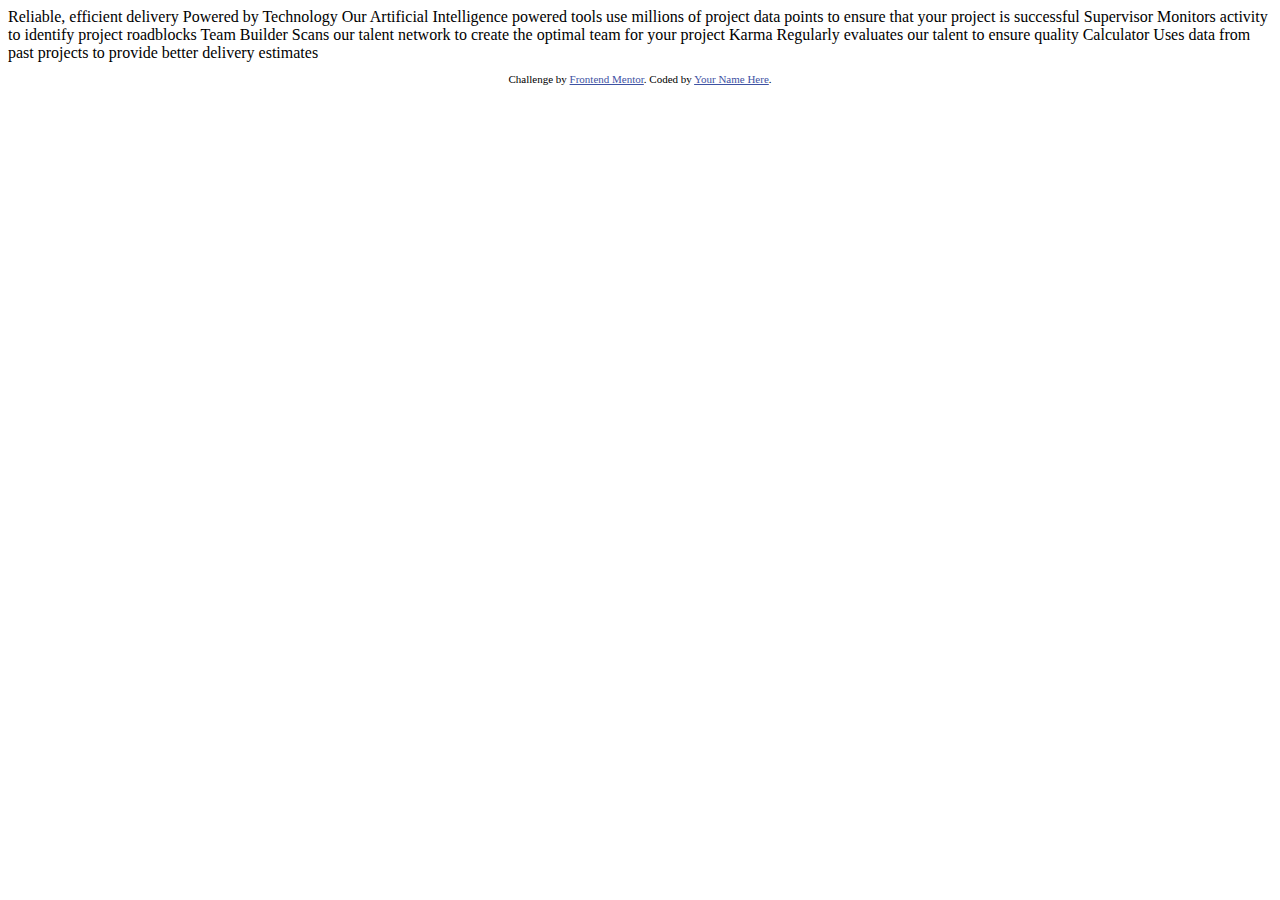
==== four-card-feature-section-master/index.html @ c6e165bc "6th challenge initial commit" ====
<!DOCTYPE html>
<html lang="en">
<head>
  <meta charset="UTF-8">
  <meta name="viewport" content="width=device-width, initial-scale=1.0"> <!-- displays site properly based on user's device -->

  <link rel="icon" type="image/png" sizes="32x32" href="./images/favicon-32x32.png">
  
  <title>Frontend Mentor | Four card feature section</title>

  <!-- Feel free to remove these styles or customise in your own stylesheet 👍 -->
  <style>
    .attribution { font-size: 11px; text-align: center; }
    .attribution a { color: hsl(228, 45%, 44%); }
  </style>
</head>
<body>
  
  Reliable, efficient delivery
  Powered by Technology

  Our Artificial Intelligence powered tools use millions of project data points 
  to ensure that your project is successful

  Supervisor
  Monitors activity to identify project roadblocks

  Team Builder
  Scans our talent network to create the optimal team for your project

  Karma
  Regularly evaluates our talent to ensure quality

  Calculator
  Uses data from past projects to provide better delivery estimates

  
  <footer>
    <p class="attribution">
      Challenge by <a href="https://www.frontendmentor.io?ref=challenge" target="_blank">Frontend Mentor</a>. 
      Coded by <a href="#">Your Name Here</a>.
    </p>
  </footer>
</body>
</html>
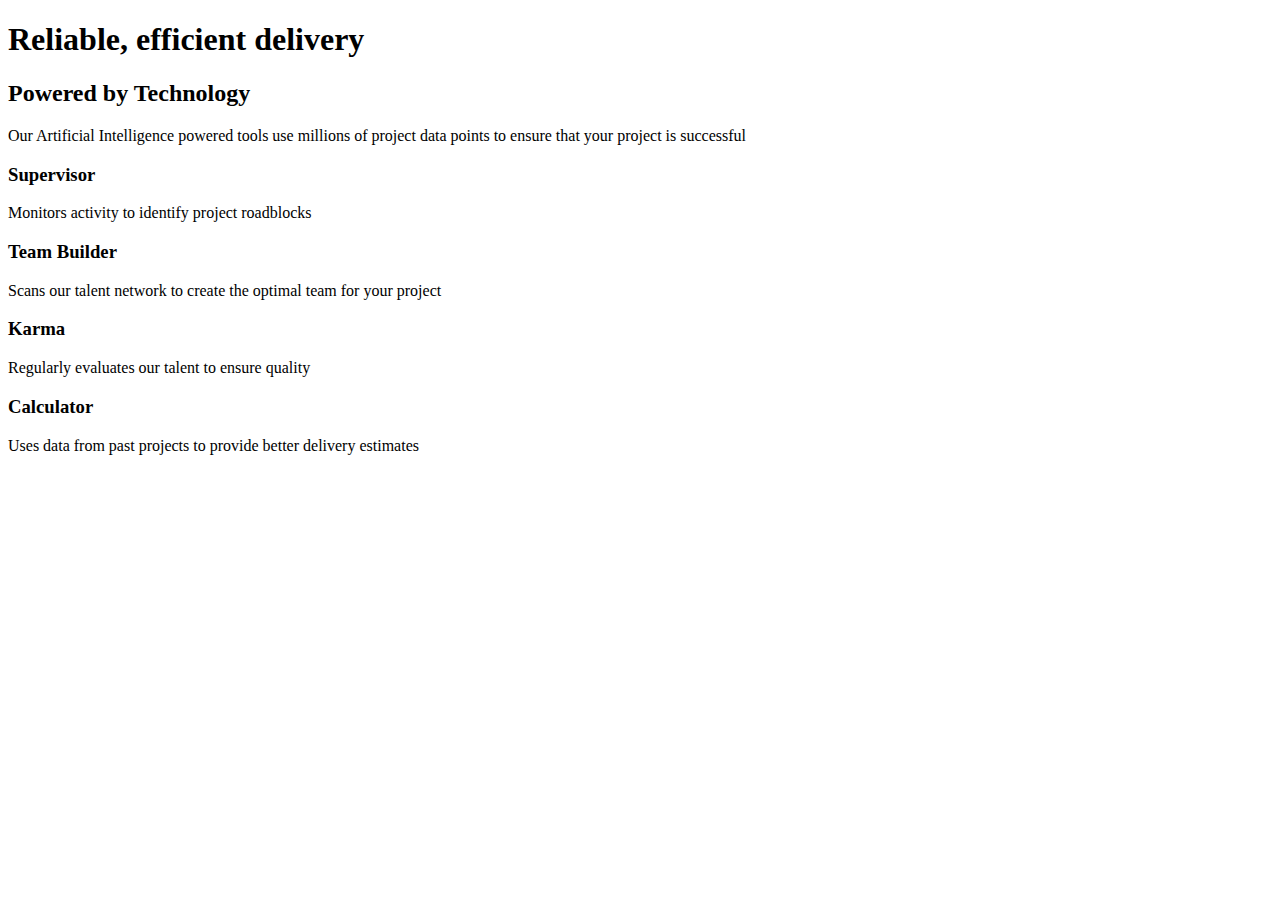
==== commit 3b4aa1e0: "html done" ====
--- a/four-card-feature-section-master/index.html
+++ b/four-card-feature-section-master/index.html
@@ -1,45 +1,69 @@
 <!DOCTYPE html>
 <html lang="en">
-<head>
-  <meta charset="UTF-8">
-  <meta name="viewport" content="width=device-width, initial-scale=1.0"> <!-- displays site properly based on user's device -->
+	<head>
+		<meta charset="UTF-8" />
+		<meta name="viewport" content="width=device-width, initial-scale=1.0" />
+		<!-- displays site properly based on user's device -->
 
-  <link rel="icon" type="image/png" sizes="32x32" href="./images/favicon-32x32.png">
-  
-  <title>Frontend Mentor | Four card feature section</title>
+		<link
+			rel="icon"
+			type="image/png"
+			sizes="32x32"
+			href="./images/favicon-32x32.png"
+		/>
 
-  <!-- Feel free to remove these styles or customise in your own stylesheet 👍 -->
-  <style>
-    .attribution { font-size: 11px; text-align: center; }
-    .attribution a { color: hsl(228, 45%, 44%); }
-  </style>
-</head>
-<body>
-  
-  Reliable, efficient delivery
-  Powered by Technology
-
-  Our Artificial Intelligence powered tools use millions of project data points 
-  to ensure that your project is successful
-
-  Supervisor
-  Monitors activity to identify project roadblocks
-
-  Team Builder
-  Scans our talent network to create the optimal team for your project
-
-  Karma
-  Regularly evaluates our talent to ensure quality
-
-  Calculator
-  Uses data from past projects to provide better delivery estimates
-
-  
-  <footer>
-    <p class="attribution">
-      Challenge by <a href="https://www.frontendmentor.io?ref=challenge" target="_blank">Frontend Mentor</a>. 
-      Coded by <a href="#">Your Name Here</a>.
-    </p>
-  </footer>
-</body>
-</html>+		<title>Frontend Mentor | Four card feature section</title>
+		<!-- Google fonts -->
+		<link rel="preconnect" href="https://fonts.googleapis.com" />
+		<link rel="preconnect" href="https://fonts.gstatic.com" crossorigin />
+		<link
+			href="https://fonts.googleapis.com/css2?family=Poppins:ital,wght@0,100;0,200;0,300;0,400;0,500;0,600;0,700;0,800;0,900;1,100;1,200;1,300;1,400;1,500;1,600;1,700;1,800;1,900&display=swap"
+			rel="stylesheet"
+		/>
+		<!-- CSS -->
+		<link rel="stylesheet" href="style.css" />
+	</head>
+	<body>
+		<main>
+			<header>
+				<h1>Reliable, efficient delivery</h1>
+				<h2 class="bold">Powered by Technology</h2>
+				<p>
+					Our Artificial Intelligence powered tools use millions of
+					project data points to ensure that your project is
+					successful
+				</p>
+			</header>
+			<section class="cards">
+				<section class="left-section">
+					<div class="card">
+						<h3>Supervisor</h3>
+						<p>Monitors activity to identify project roadblocks</p>
+					</div>
+				</section>
+				<section class="middle-section">
+					<div class="card">
+						<h3>Team Builder</h3>
+						<p>
+							Scans our talent network to create the optimal team
+							for your project
+						</p>
+					</div>
+					<div class="card">
+						<h3>Karma</h3>
+						<p>Regularly evaluates our talent to ensure quality</p>
+					</div>
+				</section>
+				<section class="right-section">
+					<div class="card">
+						<h3>Calculator</h3>
+						<p>
+							Uses data from past projects to provide better
+							delivery estimates
+						</p>
+					</div>
+				</section>
+			</section>
+		</main>
+	</body>
+</html>
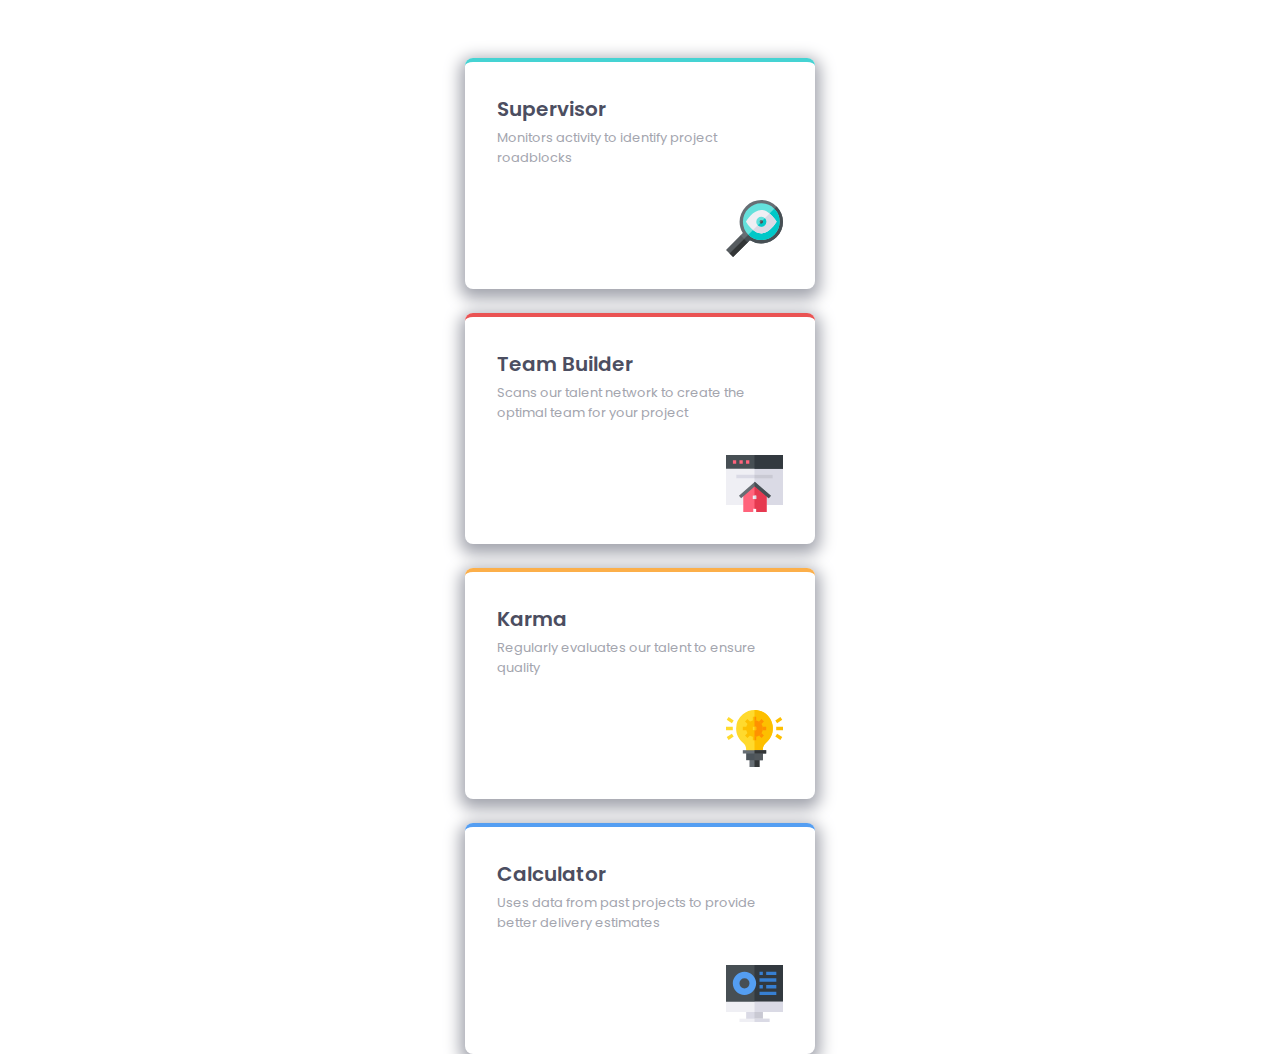
==== commit a6b36290: "CSS mobile layout done" ====
--- a/four-card-feature-section-master/index.html
+++ b/four-card-feature-section-master/index.html
@@ -27,7 +27,7 @@
 		<main>
 			<header>
 				<h1>Reliable, efficient delivery</h1>
-				<h2 class="bold">Powered by Technology</h2>
+				<h2>Powered by Technology</h2>
 				<p>
 					Our Artificial Intelligence powered tools use millions of
 					project data points to ensure that your project is
@@ -36,31 +36,47 @@
 			</header>
 			<section class="cards">
 				<section class="left-section">
-					<div class="card">
+					<div class="card cyan">
 						<h3>Supervisor</h3>
 						<p>Monitors activity to identify project roadblocks</p>
+						<img
+							src="./images/icon-supervisor.svg"
+							alt="magnifying glass icon"
+						/>
 					</div>
 				</section>
 				<section class="middle-section">
-					<div class="card">
+					<div class="card red">
 						<h3>Team Builder</h3>
 						<p>
 							Scans our talent network to create the optimal team
 							for your project
 						</p>
+						<img
+							src="./images/icon-team-builder.svg"
+							alt="home web page icon"
+						/>
 					</div>
-					<div class="card">
+					<div class="card orange">
 						<h3>Karma</h3>
 						<p>Regularly evaluates our talent to ensure quality</p>
+						<img
+							src="./images/icon-karma.svg"
+							alt="lightbulb icon"
+						/>
 					</div>
 				</section>
 				<section class="right-section">
-					<div class="card">
+					<div class="card blue">
 						<h3>Calculator</h3>
 						<p>
 							Uses data from past projects to provide better
 							delivery estimates
 						</p>
+						<img
+							src="./images/icon-calculator.svg"
+							alt="desktop icon"
+						/>
 					</div>
 				</section>
 			</section>
--- a/four-card-feature-section-master/style.css
+++ b/four-card-feature-section-master/style.css
@@ -0,0 +1,165 @@
+/* Root */
+:root {
+	/* Primary */
+	--red-hsl: hsl(0, 78%, 62%);
+	--cyan-hsl: hsl(180, 62%, 55%);
+	--orange-hsl: hsl(34, 97%, 64%);
+	--blue-hsl: hsl(212, 86%, 64%);
+
+	/* Neutral */
+	--very-dark-blue-hsl: hsl(234, 12%, 34%);
+	--grayish-blue-hsl: hsl(229, 6%, 66%);
+	--very-light-gray-hsl: hsl(0, 0%, 98%);
+
+	/* Fonts */
+	--ff-poppins: "Poppins", sans-serif;
+
+	--fw-light: 200;
+	--fw-regular: 400;
+	--fw-bold: 600;
+}
+
+/* CSS reset */
+
+*,
+*::before,
+*::after {
+	box-sizing: border-box;
+}
+
+* {
+	margin: 0;
+}
+
+html,
+body {
+	height: 100%;
+}
+
+/* Media defaults */
+img,
+picture,
+video,
+canvas,
+svg {
+	display: block;
+	max-width: 100%;
+}
+
+/* Typography reset */
+input,
+button,
+textarea,
+select {
+	font: inherit;
+}
+
+/* Text overflows */
+p,
+h1,
+h2,
+h3,
+h4,
+h5,
+h6 {
+	overflow-wrap: break-word;
+}
+
+/* General styling */
+body {
+	font-family: var(--ff-poppins);
+	font-weight: var(--fw-regular);
+	font-size: 0.938rem;
+	display: flex;
+	justify-content: center;
+	align-items: center;
+}
+
+header {
+	max-width: 540px;
+	display: flex;
+	flex-direction: column;
+	justify-content: center;
+	align-items: center;
+	text-align: center;
+	margin-bottom: 5rem;
+}
+
+header h1 {
+	font-size: 1.5rem;
+	font-weight: var(--fw-light);
+	color: var(--very-dark-blue-hsl);
+}
+
+header h2 {
+	font-size: 1.5rem;
+	font-weight: var(--fw-bold);
+	color: var(--very-dark-blue-hsl);
+}
+
+header p {
+	margin-top: 1rem;
+	font-weight: var(--fw-regular);
+	color: var(--grayish-blue-hsl);
+	padding: 0 1rem;
+}
+
+.cards {
+	display: flex;
+	flex-direction: column;
+	align-items: center;
+	justify-content: center;
+	gap: 1.5rem;
+	/* margin-bottom: 2rem; */
+}
+
+.card {
+	max-width: 21.875rem;
+	margin: 0 2rem;
+	padding: 2rem;
+	border: none;
+	border-radius: 0.5rem;
+	box-shadow: 0px 5px 16px 5px var(--grayish-blue-hsl);
+}
+
+.card h3 {
+	color: var(--very-dark-blue-hsl);
+	font-size: 1.25rem;
+	margin-bottom: 0.25rem;
+	font-weight: var(--fw-bold);
+}
+
+.card p {
+	color: var(--grayish-blue-hsl);
+	font-size: 0.81rem;
+}
+
+.middle-section {
+	display: flex;
+	flex-direction: column;
+	gap: 1.5rem;
+}
+
+.cyan {
+	border-top: 0.25rem solid var(--cyan-hsl);
+}
+
+.red {
+	border-top: 0.25rem solid var(--red-hsl);
+}
+
+.orange {
+	border-top: 0.25rem solid var(--orange-hsl);
+}
+
+.blue {
+	border-top: 0.25rem solid var(--blue-hsl);
+}
+
+/* Icon */
+.card img {
+	display: block;
+	margin-left: auto;
+	margin-top: 2rem;
+	width: 57px;
+}
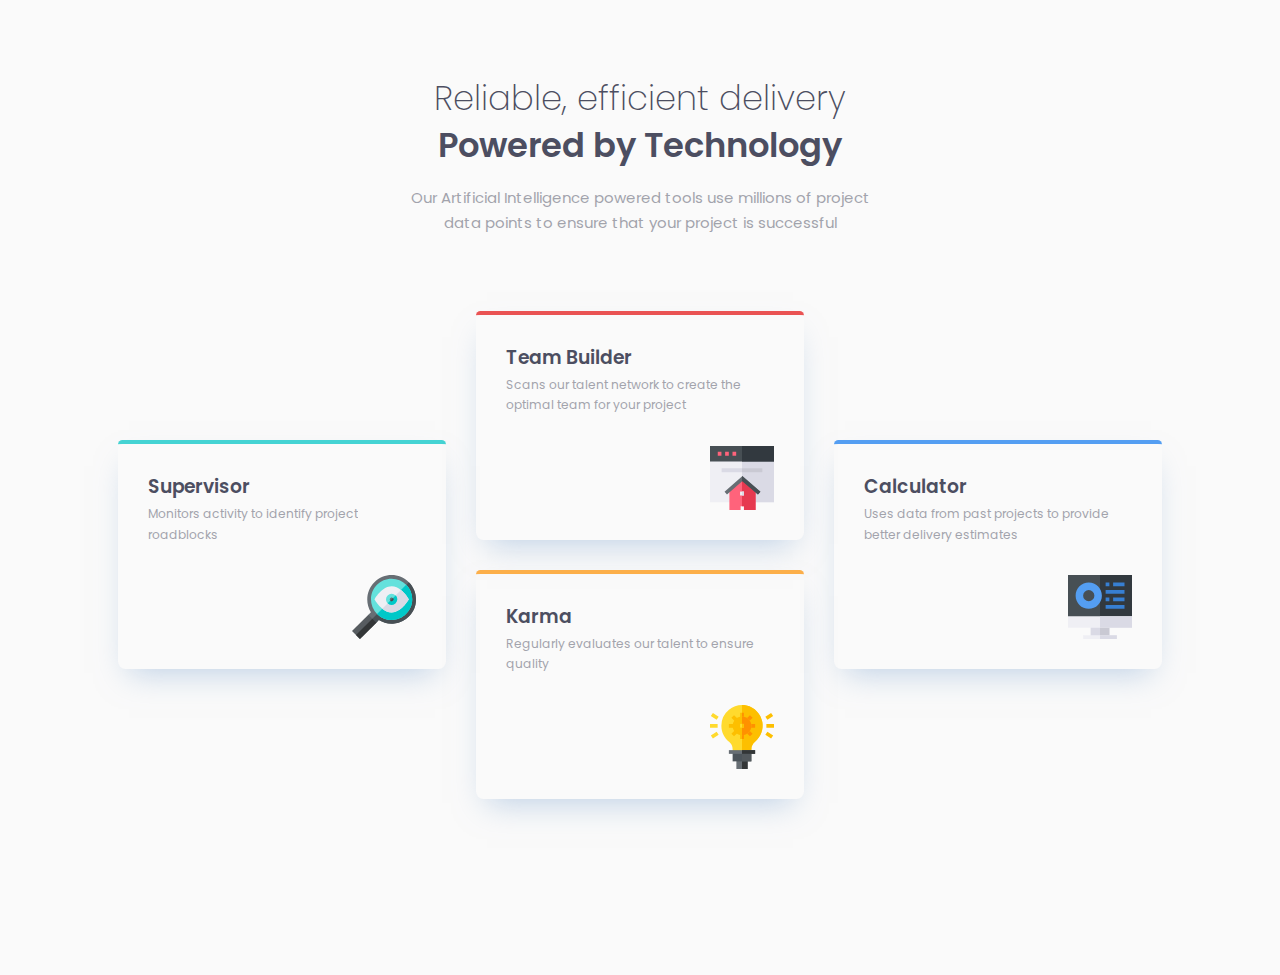
==== commit 73a4e1f7: "CSS done" ====
--- a/four-card-feature-section-master/index.html
+++ b/four-card-feature-section-master/index.html
@@ -35,18 +35,18 @@
 				</p>
 			</header>
 			<section class="cards">
-				<section class="left-section">
-					<div class="card cyan">
+				<div class="left-section">
+					<article class="card cyan">
 						<h3>Supervisor</h3>
 						<p>Monitors activity to identify project roadblocks</p>
 						<img
 							src="./images/icon-supervisor.svg"
 							alt="magnifying glass icon"
 						/>
-					</div>
-				</section>
-				<section class="middle-section">
-					<div class="card red">
+					</article>
+				</div>
+				<div class="middle-section">
+					<article class="card red">
 						<h3>Team Builder</h3>
 						<p>
 							Scans our talent network to create the optimal team
@@ -56,18 +56,18 @@
 							src="./images/icon-team-builder.svg"
 							alt="home web page icon"
 						/>
-					</div>
-					<div class="card orange">
+					</article>
+					<article class="card orange">
 						<h3>Karma</h3>
 						<p>Regularly evaluates our talent to ensure quality</p>
 						<img
 							src="./images/icon-karma.svg"
 							alt="lightbulb icon"
 						/>
-					</div>
-				</section>
-				<section class="right-section">
-					<div class="card blue">
+					</article>
+				</div>
+				<div class="right-section">
+					<article class="card blue">
 						<h3>Calculator</h3>
 						<p>
 							Uses data from past projects to provide better
@@ -77,8 +77,8 @@
 							src="./images/icon-calculator.svg"
 							alt="desktop icon"
 						/>
-					</div>
-				</section>
+					</article>
+				</div>
 			</section>
 		</main>
 	</body>
--- a/four-card-feature-section-master/style.css
+++ b/four-card-feature-section-master/style.css
@@ -66,13 +66,22 @@
 }
 
 /* General styling */
-body {
+html {
 	font-family: var(--ff-poppins);
 	font-weight: var(--fw-regular);
-	font-size: 0.938rem;
-	display: flex;
-	justify-content: center;
-	align-items: center;
+	line-height: 1.7;
+	font-size: 15px;
+	color: var(--very-dark-blue-hsl);
+}
+
+h1,
+h2,
+h3 {
+	line-height: 1.4;
+}
+
+body {
+	background-color: var(--very-light-gray-hsl);
 }
 
 header {
@@ -82,78 +91,78 @@
 	justify-content: center;
 	align-items: center;
 	text-align: center;
-	margin-bottom: 5rem;
+	margin-block: 5rem;
+	margin-inline: auto;
 }
 
 header h1 {
-	font-size: 1.5rem;
+	font-size: 2.25rem;
 	font-weight: var(--fw-light);
-	color: var(--very-dark-blue-hsl);
 }
 
 header h2 {
-	font-size: 1.5rem;
+	font-size: 2.25rem;
 	font-weight: var(--fw-bold);
-	color: var(--very-dark-blue-hsl);
 }
 
 header p {
 	margin-top: 1rem;
 	font-weight: var(--fw-regular);
-	color: var(--grayish-blue-hsl);
-	padding: 0 1rem;
+	opacity: 0.5;
+	padding: 0 2rem;
 }
 
 .cards {
+	max-width: 1100px;
 	display: flex;
 	flex-direction: column;
 	align-items: center;
 	justify-content: center;
-	gap: 1.5rem;
-	/* margin-bottom: 2rem; */
+	gap: 2rem;
+	margin-inline: auto;
 }
 
 .card {
 	max-width: 21.875rem;
 	margin: 0 2rem;
 	padding: 2rem;
-	border: none;
-	border-radius: 0.5rem;
-	box-shadow: 0px 5px 16px 5px var(--grayish-blue-hsl);
+	border-radius: 0.3rem;
+	border-bottom-left-radius: 0.5rem;
+	border-bottom-right-radius: 0.5rem;
+	box-shadow: 0px 15px 30px -11px hsl(213, 47%, 67%, 0.5);
 }
 
 .card h3 {
-	color: var(--very-dark-blue-hsl);
 	font-size: 1.25rem;
 	margin-bottom: 0.25rem;
 	font-weight: var(--fw-bold);
 }
 
 .card p {
-	color: var(--grayish-blue-hsl);
+	opacity: 0.5;
 	font-size: 0.81rem;
 }
 
 .middle-section {
 	display: flex;
 	flex-direction: column;
-	gap: 1.5rem;
+	gap: 2rem;
 }
 
 .cyan {
-	border-top: 0.25rem solid var(--cyan-hsl);
+	border-top: 0.3rem solid var(--cyan-hsl);
 }
 
 .red {
-	border-top: 0.25rem solid var(--red-hsl);
+	border-top: 0.3rem solid var(--red-hsl);
 }
 
 .orange {
-	border-top: 0.25rem solid var(--orange-hsl);
+	border-top: 0.3rem solid var(--orange-hsl);
 }
 
 .blue {
-	border-top: 0.25rem solid var(--blue-hsl);
+	border-top: 0.3rem solid var(--blue-hsl);
 }
 
 /* Icon */
@@ -163,3 +172,19 @@
 	margin-top: 2rem;
 	width: 57px;
 }
+
+/* Media queries */
+
+@media (min-width: 1200px) {
+	.cards {
+		flex-direction: row;
+	}
+
+	.card {
+		margin: 0;
+	}
+
+	.card img {
+		width: 64px;
+	}
+}
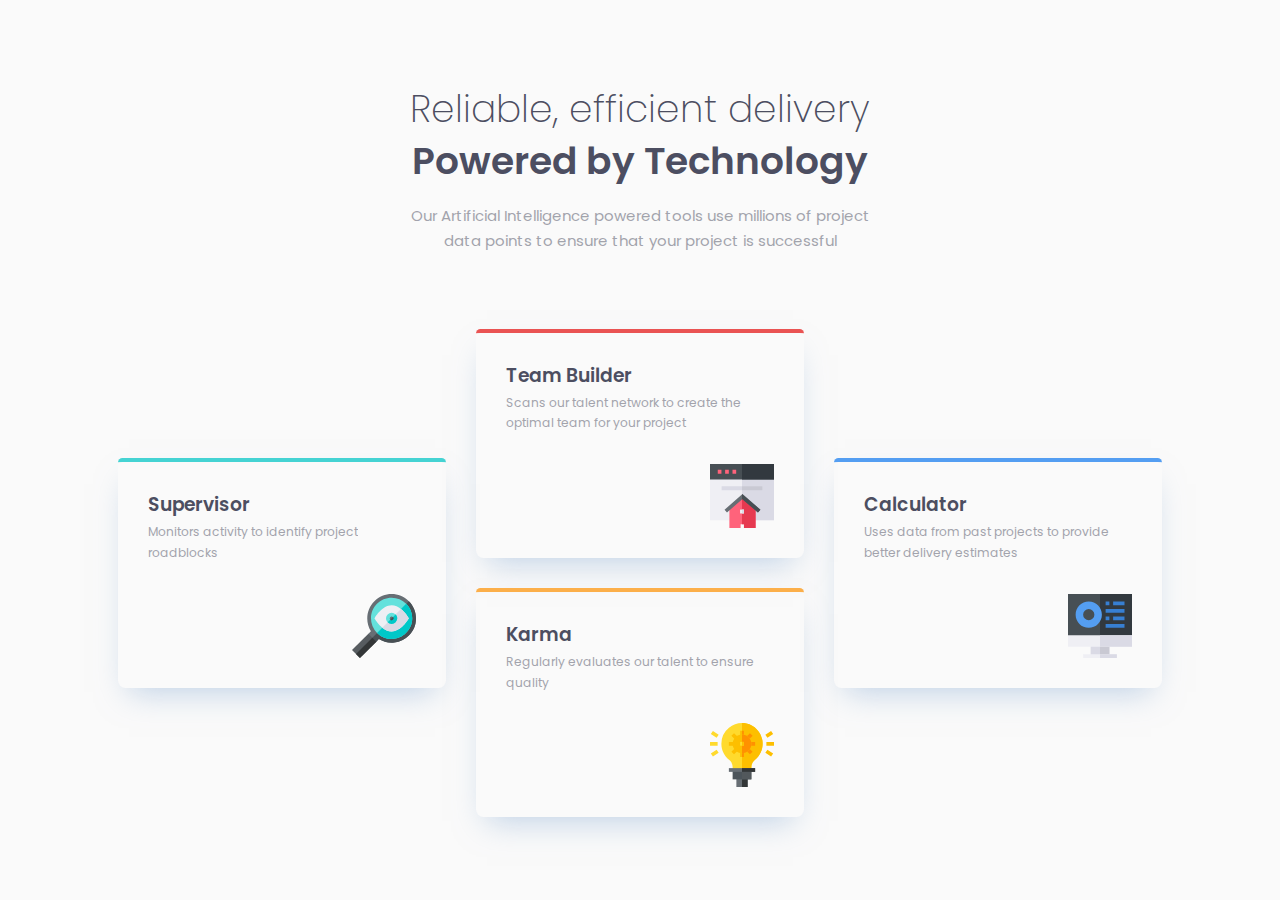
==== commit b30d9f59: "minor CSS fixes" ====
--- a/four-card-feature-section-master/index.html
+++ b/four-card-feature-section-master/index.html
@@ -26,8 +26,10 @@
 	<body>
 		<main>
 			<header>
-				<h1>Reliable, efficient delivery</h1>
-				<h2>Powered by Technology</h2>
+				<h1>
+					Reliable, efficient delivery
+					<span>Powered by Technology</span>
+				</h1>
 				<p>
 					Our Artificial Intelligence powered tools use millions of
 					project data points to ensure that your project is
--- a/four-card-feature-section-master/style.css
+++ b/four-card-feature-section-master/style.css
@@ -91,17 +91,17 @@
 	justify-content: center;
 	align-items: center;
 	text-align: center;
-	margin-block: 5rem;
+	margin-bottom: 5rem;
 	margin-inline: auto;
 }
 
 header h1 {
-	font-size: 2.25rem;
+	font-size: 2.5rem;
 	font-weight: var(--fw-light);
 }
 
-header h2 {
-	font-size: 2.25rem;
+header h1 span {
+	font-size: 2.5rem;
 	font-weight: var(--fw-bold);
 }
 
@@ -176,6 +176,11 @@
 /* Media queries */
 
 @media (min-width: 1200px) {
+	body {
+		display: flex;
+		justify-content: center;
+		align-items: center;
+	}
 	.cards {
 		flex-direction: row;
 	}
